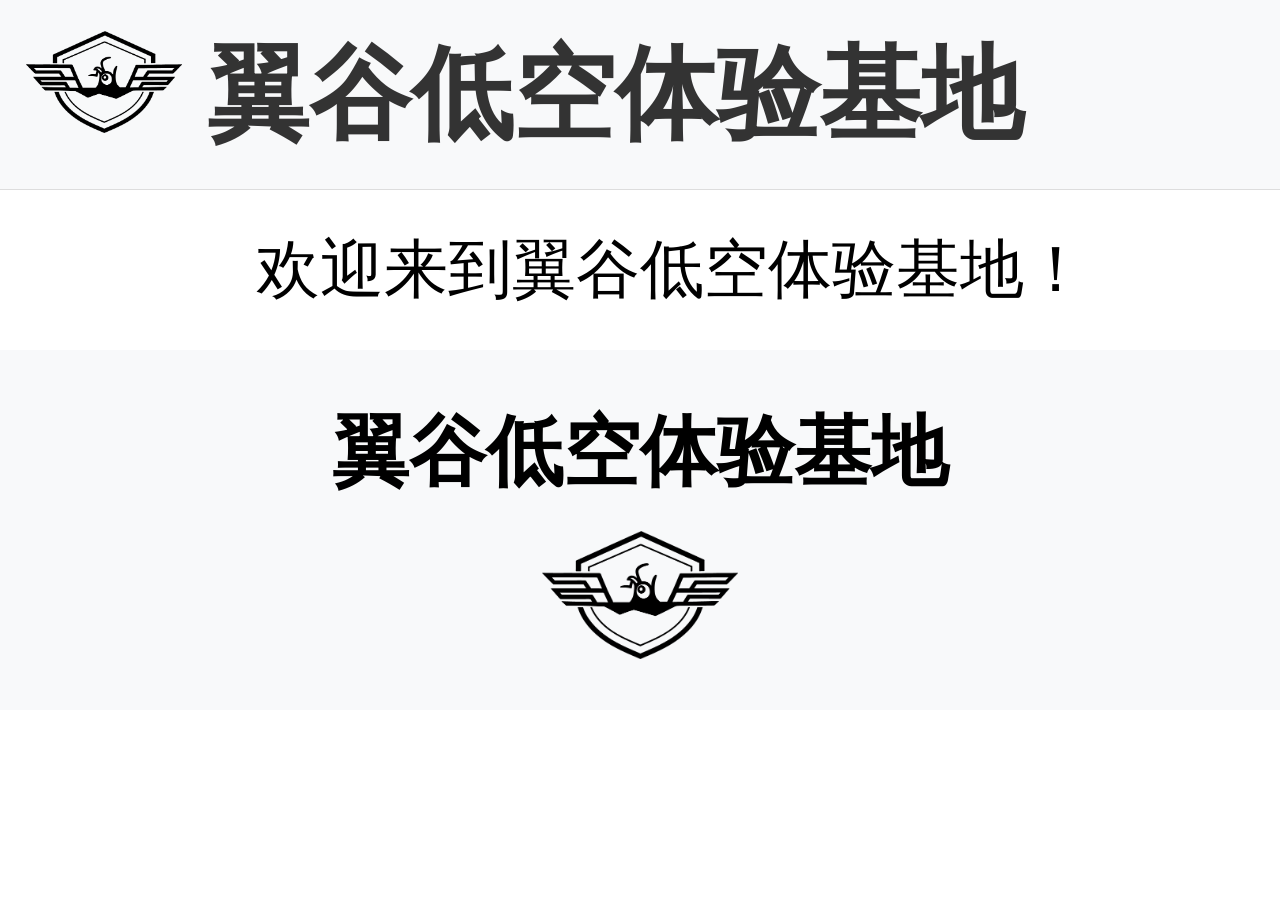
==== index.html @ b138e449 "Update index.html" ====
<!DOCTYPE html>
<html lang="zh-CN">
<head>
    <meta charset="UTF-8">
    <meta name="viewport" content="width=device-width, initial-scale=1.0, maximum-scale=1.0, user-scalable=no">
    <title>翼谷低空体验基地</title>
    <style>
        * {
            margin: 0;
            padding: 0;
            box-sizing: border-box;
            font-family: "SimSun", "宋体", serif !important;
        }

        body {
        width: 100%;
        overflow-x: hidden; /* 禁止横向滚动 */
        font-family: system-ui, -apple-system, sans-serif;
        }

        a {
            text-decoration: none;
            color: inherit;
        }

        .container{
            display: flex;
            justify-content:center;
            align-items: center;
            flex-direction: column;
        }
        /*header style */
        header{
            display: flex;
            align-items: center;
            padding: 2vw;
            background-color: #f8f9fa;
            border-bottom: 1px solid #ddd;
        }

        .header-logo{
            display: flex;
            align-items: center;
        }

        .header-logo img{
            height: 8vw;
            margin-right: 2vw;
        }

        .header-logo span{
            font-size: 8vw;
            font-weight: bold;
            color: #333;
        }

        /*main style*/
        main{
            max-width: 95vw;
            margin: 2vw auto;
            padding: 0 2vw;
        }

        h1{
            max-width: 90vw;
            font-size: 6vw;
            margin-bottom: 5vw;
            margin-top: 5vw;
            text-align: center;
        }

        h2,h3,h4,h5{
            max-width: 90vw;
            margin-bottom: 2vw;
            text-align: center;
        }

        h2{
            font-size: 6vw;
        }

        h3{
            font-size: 5vw;
        }
    
        .audio-player{
            width: 80vw;
            height: 10vw;
            margin: 0 auto;
            border-radius: 2vw;
            display: block;
        }

        /* 段落统一设置 */
        p {
            text-align: justify;      /* 两端对齐 */
            text-indent: 2em;         /* 段首缩进 2 字符 */
            line-height: 1.7;         /* 行高，更好看 */
            font-size: 5vw;          /* 文字大小 */
            margin-bottom: 1em;       /* 段落间距 */
            max-width: 80vw;
            margin:0 auto
        }

        img{
            display: block;
            max-width: 50vw;
            margin:0 auto;
            margin-bottom: 2vw;
        }
        
        .img_1{
            max-width: 50vw;
        }

        .img_2{
            max-width: 70vw;
        }

        .caption{
            font-size: 4vw;
            color: #666;
            margin: 2vw auto;
            line-height: 1.7;
            text-indent: 0 !important; /* 取消首行缩进 */
            text-align: center
        }

        /*footer style*/
        footer{
            background-color: #f8f9fa;
            color:black;
            padding: 2vw 0;
            text-align: center;
        }

        .footer-logo{
            margin: 2vw auto;
        }

        .footer-logo img{
            height: 10vw;
            margin-right: 5vw;
            display: block;
            margin: 2vw auto;
        }

        .footer-logo span{
            font-size: 6vw;
            font-weight: bold;
        }

    </style>
</head>

<body>
    <header>
        <div class="header-logo">
        <img src="..\public\翼谷logo.png" alt="翼谷logo"/>
        <span>翼谷低空体验基地</span>
        </div>

    </header>

    <main>
        <p>
          欢迎来到翼谷低空体验基地！
        </p>
    </main>

    <footer>
        <div class="footer-logo">
            <span>翼谷低空体验基地</span>
            <img src="..\public\翼谷logo.png" alt="翼谷logo"/>
        </div>
    </footer>
</body>
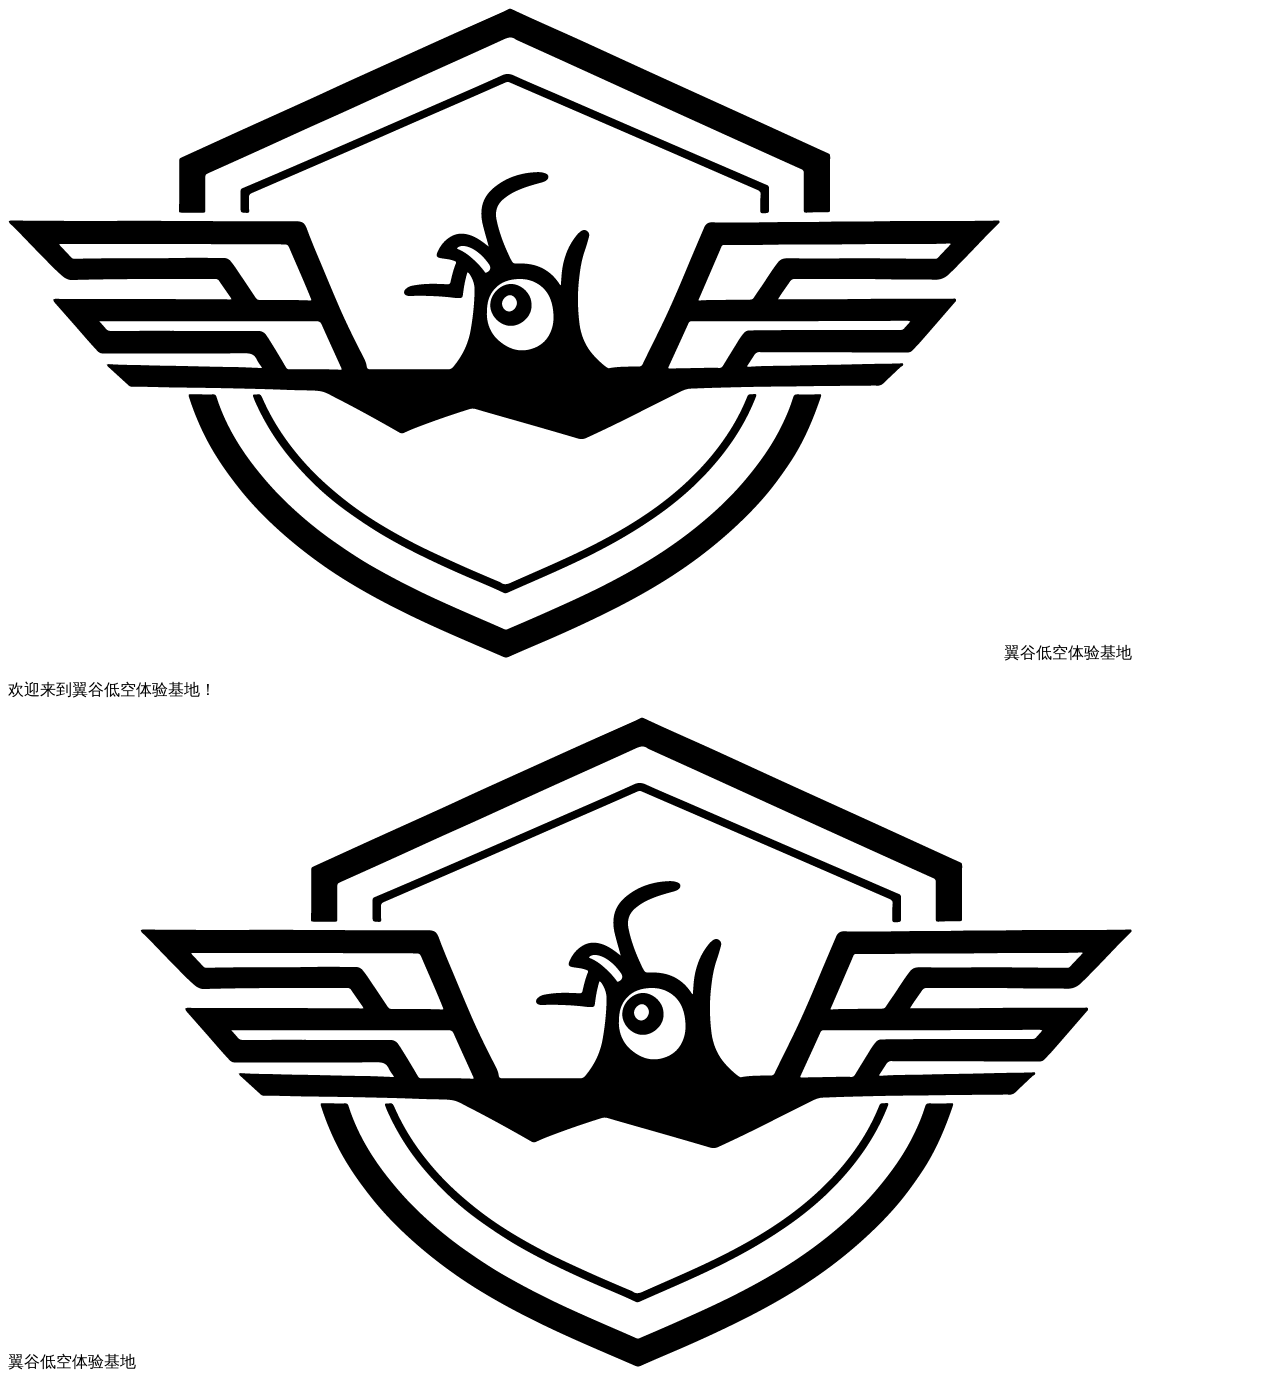
==== commit b51d7cb3: "Update index.html" ====
--- a/index.html
+++ b/index.html
@@ -4,159 +4,13 @@
     <meta charset="UTF-8">
     <meta name="viewport" content="width=device-width, initial-scale=1.0, maximum-scale=1.0, user-scalable=no">
     <title>翼谷低空体验基地</title>
-    <style>
-        * {
-            margin: 0;
-            padding: 0;
-            box-sizing: border-box;
-            font-family: "SimSun", "宋体", serif !important;
-        }
-
-        body {
-        width: 100%;
-        overflow-x: hidden; /* 禁止横向滚动 */
-        font-family: system-ui, -apple-system, sans-serif;
-        }
-
-        a {
-            text-decoration: none;
-            color: inherit;
-        }
-
-        .container{
-            display: flex;
-            justify-content:center;
-            align-items: center;
-            flex-direction: column;
-        }
-        /*header style */
-        header{
-            display: flex;
-            align-items: center;
-            padding: 2vw;
-            background-color: #f8f9fa;
-            border-bottom: 1px solid #ddd;
-        }
-
-        .header-logo{
-            display: flex;
-            align-items: center;
-        }
-
-        .header-logo img{
-            height: 8vw;
-            margin-right: 2vw;
-        }
-
-        .header-logo span{
-            font-size: 8vw;
-            font-weight: bold;
-            color: #333;
-        }
-
-        /*main style*/
-        main{
-            max-width: 95vw;
-            margin: 2vw auto;
-            padding: 0 2vw;
-        }
-
-        h1{
-            max-width: 90vw;
-            font-size: 6vw;
-            margin-bottom: 5vw;
-            margin-top: 5vw;
-            text-align: center;
-        }
-
-        h2,h3,h4,h5{
-            max-width: 90vw;
-            margin-bottom: 2vw;
-            text-align: center;
-        }
-
-        h2{
-            font-size: 6vw;
-        }
-
-        h3{
-            font-size: 5vw;
-        }
-    
-        .audio-player{
-            width: 80vw;
-            height: 10vw;
-            margin: 0 auto;
-            border-radius: 2vw;
-            display: block;
-        }
-
-        /* 段落统一设置 */
-        p {
-            text-align: justify;      /* 两端对齐 */
-            text-indent: 2em;         /* 段首缩进 2 字符 */
-            line-height: 1.7;         /* 行高，更好看 */
-            font-size: 5vw;          /* 文字大小 */
-            margin-bottom: 1em;       /* 段落间距 */
-            max-width: 80vw;
-            margin:0 auto
-        }
-
-        img{
-            display: block;
-            max-width: 50vw;
-            margin:0 auto;
-            margin-bottom: 2vw;
-        }
-        
-        .img_1{
-            max-width: 50vw;
-        }
-
-        .img_2{
-            max-width: 70vw;
-        }
-
-        .caption{
-            font-size: 4vw;
-            color: #666;
-            margin: 2vw auto;
-            line-height: 1.7;
-            text-indent: 0 !important; /* 取消首行缩进 */
-            text-align: center
-        }
-
-        /*footer style*/
-        footer{
-            background-color: #f8f9fa;
-            color:black;
-            padding: 2vw 0;
-            text-align: center;
-        }
-
-        .footer-logo{
-            margin: 2vw auto;
-        }
-
-        .footer-logo img{
-            height: 10vw;
-            margin-right: 5vw;
-            display: block;
-            margin: 2vw auto;
-        }
-
-        .footer-logo span{
-            font-size: 6vw;
-            font-weight: bold;
-        }
-
-    </style>
+    <link rel="stylesheet" href="..\css\style1.css"/>
 </head>
 
 <body>
     <header>
         <div class="header-logo">
-        <img src="..\public\翼谷logo.png" alt="翼谷logo"/>
+        <img src=".\public\翼谷logo.png" alt="翼谷logo"/>
         <span>翼谷低空体验基地</span>
         </div>
 
@@ -171,7 +25,7 @@
     <footer>
         <div class="footer-logo">
             <span>翼谷低空体验基地</span>
-            <img src="..\public\翼谷logo.png" alt="翼谷logo"/>
+            <img src=".\public\翼谷logo.png" alt="翼谷logo"/>
         </div>
     </footer>
 </body>
